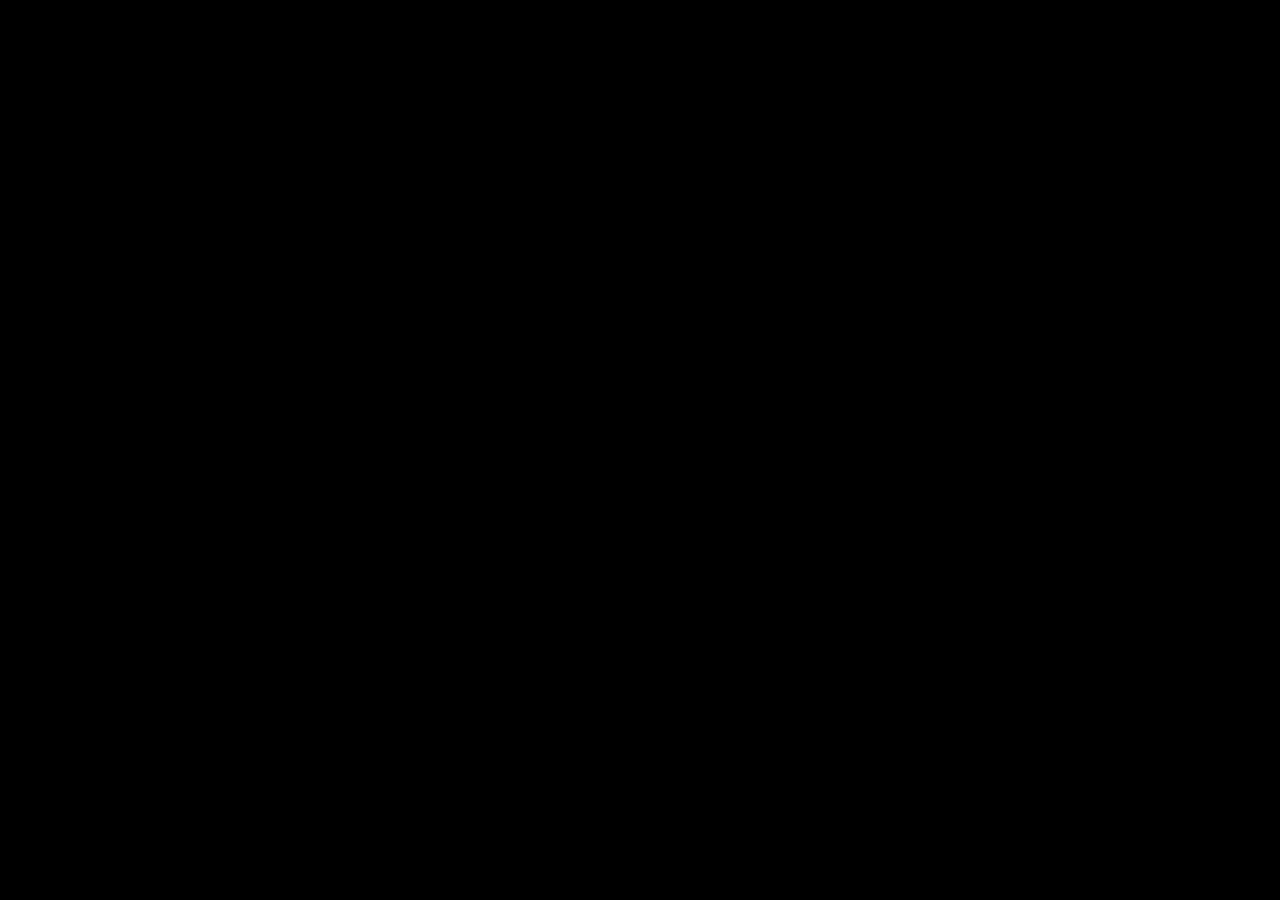
==== SOBRE MI/index.html @ a3688727 "primer commit" ====
<!DOCTYPE html>
<html lang="en">

<head>
    <meta charset="UTF-8">
    <meta name="viewport" content="width=device-width, initial-scale=1.0">
    <title>SOBRE MÍ</title>
    <style>
        html {
            background-color: black;
        }
    </style>
</head>

<body>

</body>

</html>
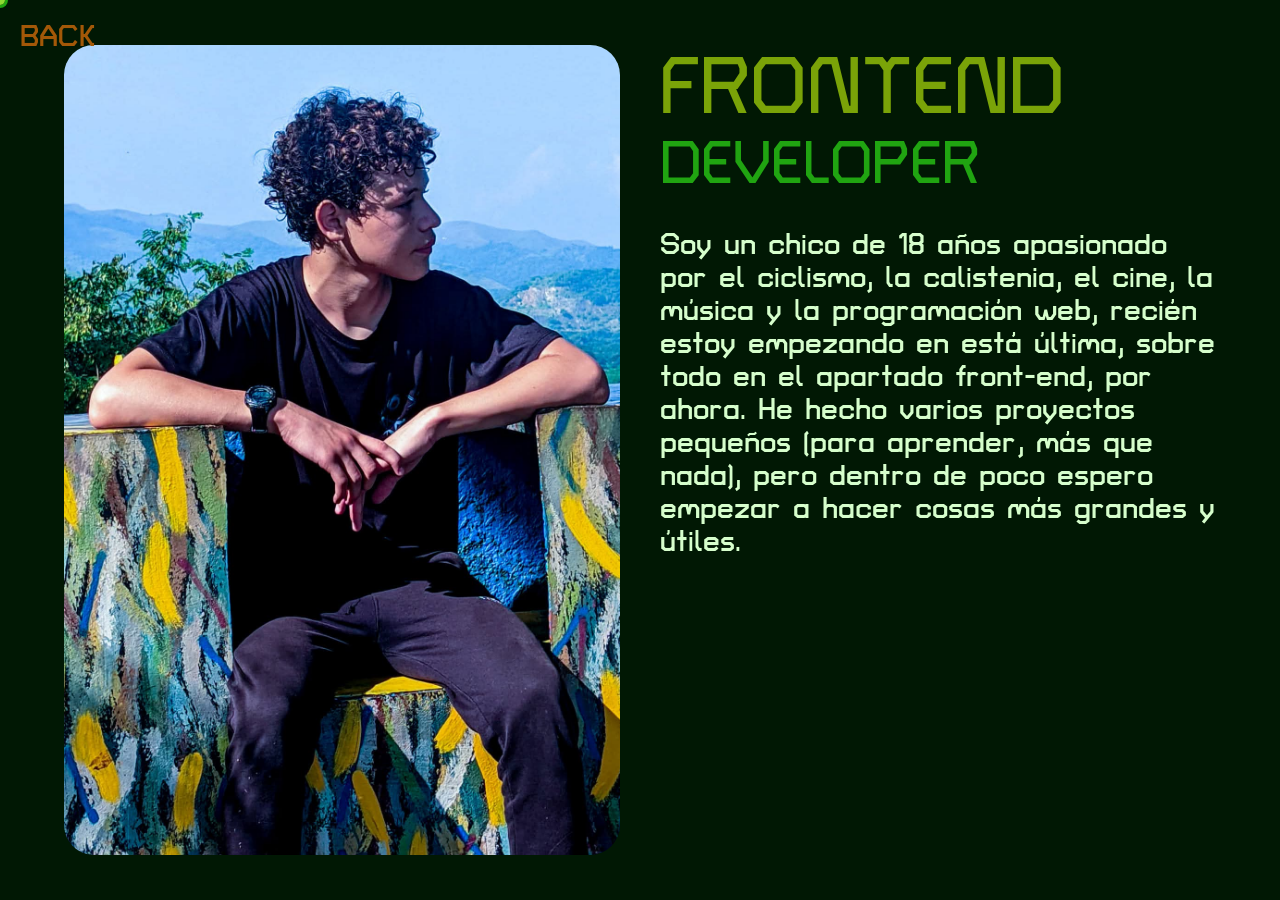
==== commit 219c35f2: "sobre mi, seccion añadida" ====
--- a/SOBRE MI/index.html
+++ b/SOBRE MI/index.html
@@ -5,15 +5,40 @@
     <meta charset="UTF-8">
     <meta name="viewport" content="width=device-width, initial-scale=1.0">
     <title>SOBRE MÍ</title>
+    <link rel="stylesheet" href="style.css">
     <style>
+        @import url('https://fonts.googleapis.com/css2?family=Turret+Road:wght@200;300;400;500;700;800&display=swap');
+
+        body,
         html {
-            background-color: black;
+            font-family: "Turret Road", system-ui;
+            font-weight: 900;
+            font-style: normal;
+            /* background-color: black; */
         }
     </style>
 </head>
 
 <body>
+    <a href="../">BACK</a>
+    <main class="main-content">
+        <div class="main__container__image">
+            <img class="main__container__image__alex" alt="Alex in the Mountain" src="../img/Alex.jpg">
+        </div>
+        <div class="main__description">
+            <h1 class="main__description__seniority">FRONTEND</h1>
+            <h2 class="main__description__position">DEVELOPER</h2>
 
+            <p class="main__description__text">Soy un chico de 18 años apasionado por el ciclismo, la calistenia, el
+                cine, la música y la programación web, recién estoy empezando en está última, sobre todo en el apartado
+                front-end, por ahora. He hecho varios proyectos pequeños (para aprender, más que nada), pero dentro de
+                poco espero empezar a hacer cosas más grandes y útiles.</p>
+        </div>
+    </main>
+    <div class="custom-cursor">
+        <div class="cursor__dot"></div>
+    </div>
+    <script src="script.js" type="module"></script>
 </body>
 
 </html>
--- a/SOBRE MI/style.css
+++ b/SOBRE MI/style.css
@@ -0,0 +1,122 @@
+:root {
+    --height-header: clamp(20px, 10vh, 55px);
+    --image-size: clamp(200px, 25vw, 800px);
+    --tittle-font-size: clamp(40px, 8vw, 80px);
+    --subttitle-font-size: clamp(30px, 7vw, 60px);
+    --font-size: clamp(15px, 3vw, 30px);
+    --margin-small: clamp(25px, 4vw, 50px);
+    --bg-color: #011804;
+    --first-color: #4a754f;
+    --second-color: #057012;
+    --font-color: #D6FECC;
+    --anchor-color: #a35808;
+    --tittle-color: #7aa308;
+    --subtittle-color: #20a411;
+}
+
+html,
+body {
+    background: var(--bg-color);
+    width: 100%;
+    height: 100%;
+    margin: 0;
+    padding: 0;
+}
+
+* {
+    box-sizing: border-box;
+}
+
+.custom-cursor {
+    /* background-color: #782e00; */
+    padding: 0px;
+    margin: 0;
+    border-radius: 100%;
+    border: 3px solid #20a411;
+    position: fixed;
+    transform: translate(-50%, -50%);
+    pointer-events: none;
+    transition: padding .2s, filter .2s, left .1s, top .1s;
+    z-index: 99999999999;
+}
+
+.custom-cursor .cursor__dot {
+    background-color: #8ddc33;
+    padding: 5px;
+    border-radius: 100%;
+    margin: 0;
+}
+
+a {
+    text-decoration: none;
+    cursor: none;
+    color: var(--anchor-color);
+    font-size: var(--font-size);
+    position: absolute;
+    margin-left: 20px;
+    margin-top: 20px;
+    z-index: 1;
+}
+
+body:has(a:hover, .container__image__alex:hover, #close-dialog:hover) .custom-cursor {
+    transform: translate(-50%, -50%);
+    padding: 10px;
+    filter: hue-rotate(180deg);
+}
+
+.main-content {
+    display: flex;
+    flex-direction: row;
+    align-items: flex-start;
+    gap: 40px;
+    width: 90%;
+    height: 90%;
+    position: absolute;
+    left: 50%;
+    top: 50%;
+    transform: translate(-50%, -50%);
+}
+
+.main__container__image {
+    width: 50%;
+    height: 100%;
+    /* background-color: #a35808; */
+}
+
+.main__container__image__alex {
+    width: 100%;
+    height: 100%;
+    object-fit: cover;
+    object-position: top;
+    cursor: none;
+    border-radius: 30px;
+}
+
+.main__description {
+    width: 50%;
+    height: 100%;
+}
+
+.main__description__seniority {
+    font-size: var(--tittle-font-size);
+    color: var(--tittle-color);
+    margin: 0;
+}
+
+.main__description__position {
+    font-size: var(--subttitle-font-size);
+    color: var(--subtittle-color);
+    margin: 0;
+}
+
+.main__description__text {
+    font-size: var(--font-size);
+    color: var(--font-color);
+}
+
+/* @media (-width: 600px) {
+    .main__container__image {
+        width: 50%;
+        height: 50%;
+    }
+} */
